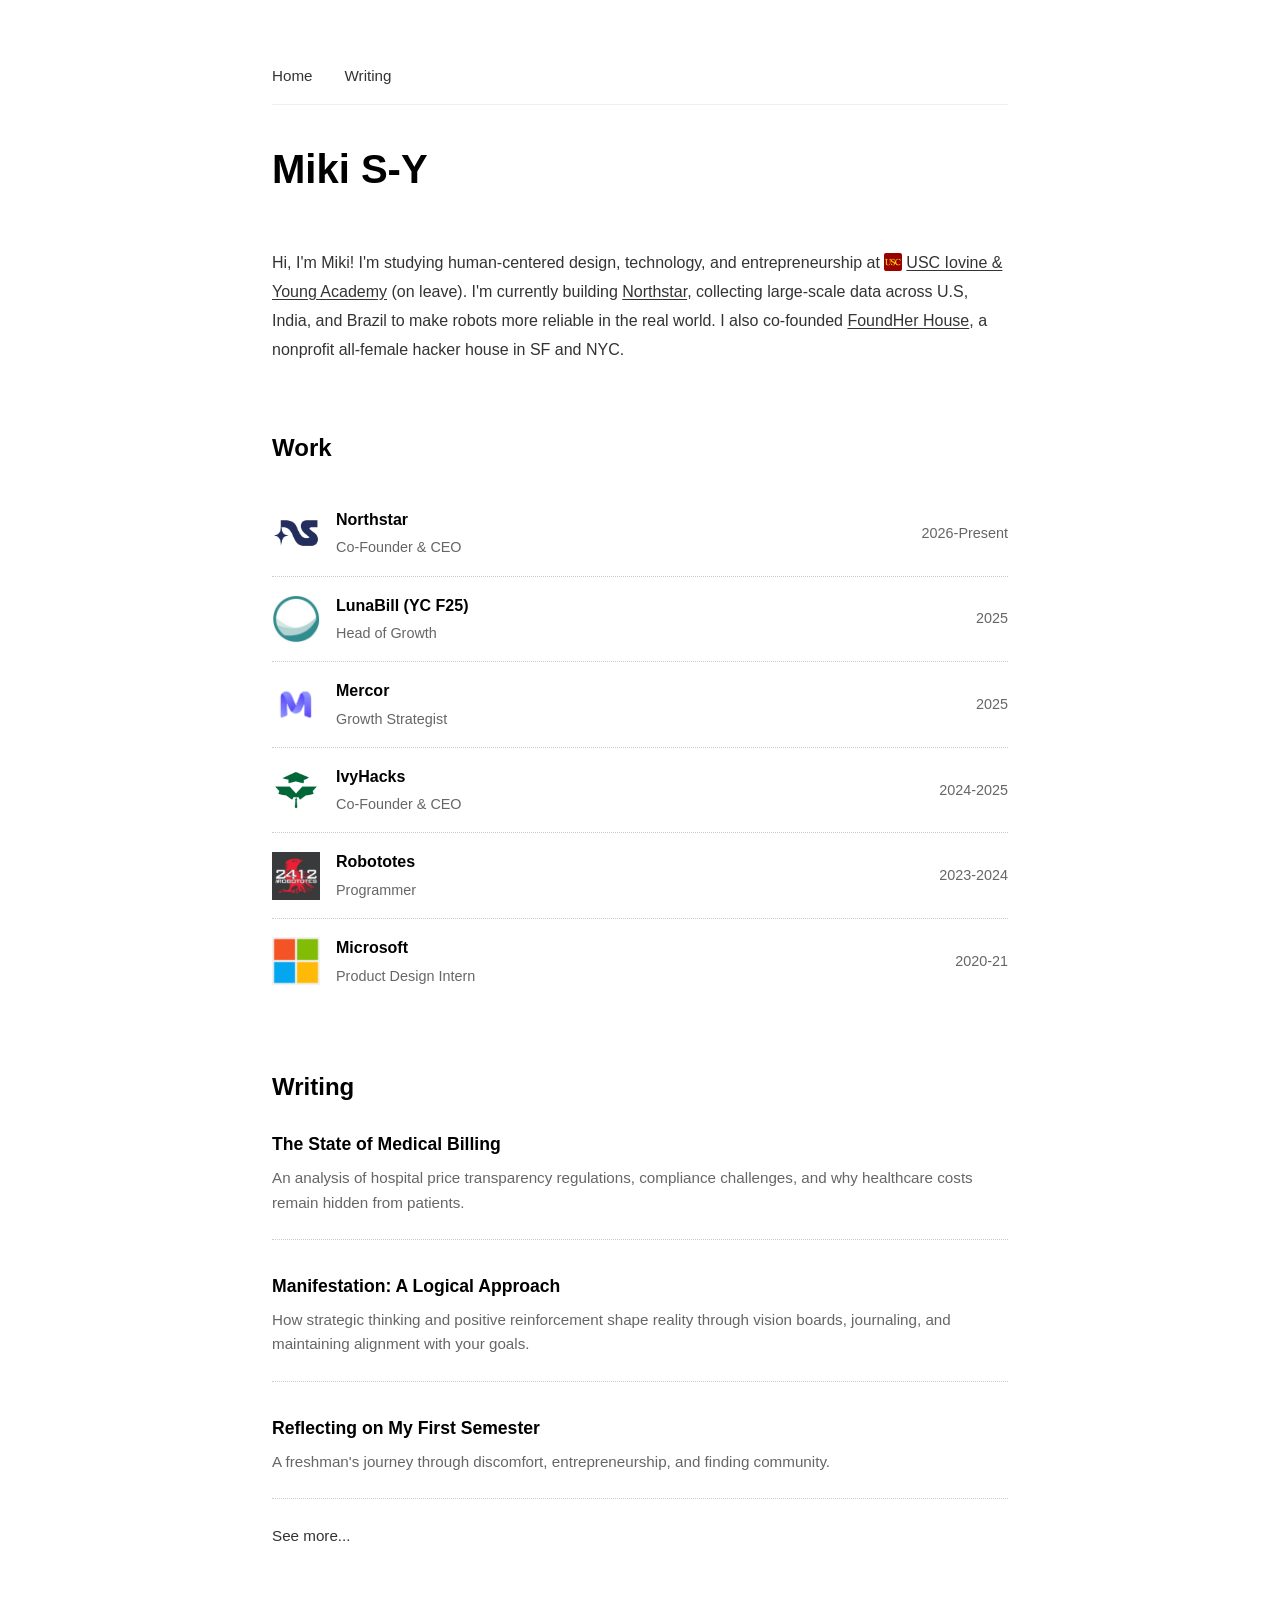
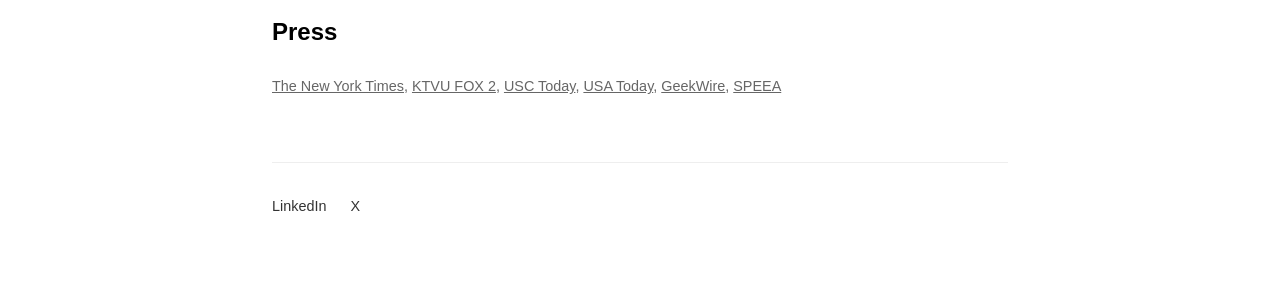
==== index.html @ 6b5e0a0d "Add SPEEA to press and remove the rich-vs-poor example from Manifestation. Co-authored-by: Cursor <c" ====
<!DOCTYPE html>
<html lang="en">
<head>
    <meta charset="UTF-8">
    <meta name="viewport" content="width=device-width, initial-scale=1.0">
    <title>Miki S-Y</title>
    <link rel="icon" href="/favicon.png" type="image/png" sizes="192x192">
    <link rel="apple-touch-icon" href="/apple-touch-icon.png">
    <link rel="icon" href="/favicon.ico" sizes="48x48">
    <link rel="stylesheet" href="styles.css?v=3">
</head>
<body>
    <div class="container">
        <nav class="main-nav">
            <a href="index.html">Home</a>
            <a href="writing.html">Writing</a>
        </nav>
        <header>
            <h1>Miki S-Y</h1>
        </header>

        <section class="bio">
            <p>Hi, I'm Miki! I'm studying human-centered design, technology, and entrepreneurship at <img src="logos/usc-iya-logo.png" alt="" class="bio-logo" width="18" height="18"><a href="https://iovine-young.usc.edu/" target="_blank" rel="noopener noreferrer">USC Iovine &amp; Young Academy</a> (on leave). I'm currently building <a href="https://www.northstarrobotics.ai/" target="_blank" rel="noopener noreferrer">Northstar</a>, collecting large-scale data across U.S, India, and Brazil to make robots more reliable in the real world. I also co-founded <a href="https://www.foundherhouse.org/" target="_blank" rel="noopener noreferrer">FoundHer House</a>, a nonprofit all-female hacker house in SF and NYC.</p>
        </section>

        <section class="work">
            <h2>Work</h2>
            <div class="work-item">
                <div class="work-logo">
                    <img src="logos/northstar-logo.png" alt="Northstar Logo" class="company-logo">
                </div>
                <div class="work-content">
                    <span class="company">Northstar</span>
                    <span class="role">Co-Founder & CEO</span>
                </div>
                <span class="year">2026-Present</span>
            </div>
            <div class="work-item">
                <div class="work-logo">
                    <img src="logos/lunabill_logo.jpeg" alt="LunaBill Logo" class="company-logo">
                </div>
                <div class="work-content">
                    <span class="company">LunaBill (YC F25)</span>
                    <span class="role">Head of Growth</span>
                </div>
                <span class="year">2025</span>
            </div>
            <div class="work-item">
                <div class="work-logo">
                    <img src="logos/mercor-logo.png" alt="Mercor Logo" class="company-logo">
                </div>
                <div class="work-content">
                    <span class="company">Mercor</span>
                    <span class="role">Growth Strategist</span>
                </div>
                <span class="year">2025</span>
            </div>
            <div class="work-item">
                <div class="work-logo">
                    <img src="logos/ivyhacks-logo.png" alt="IvyHacks Logo" class="company-logo">
                </div>
                <div class="work-content">
                    <span class="company">IvyHacks</span>
                    <span class="role">Co-Founder & CEO</span>
                </div>
                <span class="year">2024-2025</span>
            </div>
            <div class="work-item">
                <div class="work-logo">
                    <img src="logos/robototes-logo.png" alt="Robototes Logo" class="company-logo">
                </div>
                <div class="work-content">
                    <span class="company">Robototes</span>
                    <span class="role">Programmer</span>
                </div>
                <span class="year">2023-2024</span>
            </div>
            <div class="work-item">
                <div class="work-logo">
                    <img src="logos/microsoft-logo.png" alt="Microsoft Logo" class="company-logo">
                </div>
                <div class="work-content">
                    <span class="company">Microsoft</span>
                    <span class="role">Product Design Intern</span>
                </div>
                <span class="year">2020-21</span>
            </div>
        </section>

        <section class="writing">
            <h2><a href="writing.html" class="section-link">Writing</a></h2>
            <div class="writing-list">
                <div class="writing-item">
                    <h3><a href="medicalbilling.html">The State of Medical Billing</a></h3>
                    <p>An analysis of hospital price transparency regulations, compliance challenges, and why healthcare costs remain hidden from patients.</p>
                </div>
                <div class="writing-item">
                    <h3><a href="manifestation.html">Manifestation: A Logical Approach</a></h3>
                    <p>How strategic thinking and positive reinforcement shape reality through vision boards, journaling, and maintaining alignment with your goals.</p>
                </div>
                <div class="writing-item">
                    <h3><a href="semreflection.html">Reflecting on My First Semester</a></h3>
                    <p>A freshman's journey through discomfort, entrepreneurship, and finding community.</p>
                </div>
            </div>
            <div class="see-more">
                <a href="writing.html" class="see-more-link">See more...</a>
            </div>
        </section>

        <section class="press">
            <h2>Press</h2>
            <div class="press-list">
                <a href="https://www.nytimes.com/2025/08/23/business/ai-female-hackers-foundher-house.html" target="_blank" rel="noopener noreferrer">The New York Times</a>,
                <a href="https://www.ktvu.com/news/2-college-students-created-all-female-hacker-house-san-francisco-mission-take-up-more-space-start-up-world" target="_blank" rel="noopener noreferrer">KTVU FOX 2</a>,
                <a href="https://today.usc.edu/in-the-ai-boom-a-room-of-their-own/" target="_blank" rel="noopener noreferrer">USC Today</a>,
                <a href="https://www.usatoday.com/story/money/2025/08/20/silicon-valley-tech-women-hacker-houses/85521246007/" target="_blank" rel="noopener noreferrer">USA Today</a>,
                <a href="https://www.geekwire.com/2025/san-francisco-had-an-all-female-ai-hacker-house-is-seattle-ready-for-its-own/" target="_blank" rel="noopener noreferrer">GeekWire</a>,
                <a href="https://www.spotlite-digital.com/spotlite/may_2023/MobilePagedReplica.action?pm=2&amp;folio=1#pg1" target="_blank" rel="noopener noreferrer">SPEEA</a>
            </div>
        </section>

        <footer>
            <a href="https://www.linkedin.com/in/mikisafronov/" target="_blank" rel="noopener noreferrer">LinkedIn</a>
            <a href="https://x.com/mikisafr" target="_blank" rel="noopener noreferrer">X</a>
        </footer>
    </div>
</body>
</html>
---- styles.css ----
* {
    margin: 0;
    padding: 0;
    box-sizing: border-box;
}

body {
    font-family: -apple-system, BlinkMacSystemFont, 'Segoe UI', Roboto, 'Helvetica Neue', Arial, sans-serif;
    line-height: 1.6;
    color: #333;
    background-color: #fff;
    padding: 2rem;
    max-width: 800px;
    margin: 0 auto;
}

.container {
    padding: 2rem 0;
}

.main-nav {
    display: flex;
    gap: 2rem;
    margin-bottom: 2rem;
    padding-bottom: 1rem;
    border-bottom: 1px solid #eee;
}

.main-nav a {
    color: #333;
    text-decoration: none;
    font-size: 0.95rem;
    font-weight: 500;
}

.main-nav a:hover {
    color: #000;
    text-decoration: underline;
}

.main-nav a.active {
    color: #000;
    font-weight: 600;
}

.subtitle {
    font-size: 1rem;
    color: #666;
    margin-top: -2rem;
    margin-bottom: 2rem;
}

header h1 {
    font-size: 2.5rem;
    font-weight: 700;
    margin-bottom: 3rem;
    color: #000;
}

section {
    margin-bottom: 4rem;
}

.bio p {
    font-size: 1rem;
    line-height: 1.8;
    color: #333;
    margin-bottom: 1rem;
}

.bio a {
    color: inherit;
    text-decoration: underline;
    text-underline-offset: 2px;
}

.bio a:hover {
    color: #000;
}

.bio img.bio-logo {
    display: inline-block;
    width: 18px;
    height: 18px;
    margin-right: 0.25em;
    vertical-align: -0.15em;
    object-fit: cover;
    border-radius: 2px;
}

a.company {
    text-decoration: none;
    color: inherit;
}

a.company:hover {
    text-decoration: underline;
}

h2 {
    font-size: 1.5rem;
    font-weight: 600;
    margin-bottom: 1.5rem;
    color: #000;
}

.work-item {
    display: flex;
    justify-content: space-between;
    align-items: center;
    padding: 1rem 0;
    border-top: 1px dotted #ccc;
    gap: 1rem;
}

.work-item:first-of-type {
    border-top: none;
}

.work-logo {
    flex-shrink: 0;
    width: 48px;
    height: 48px;
    display: flex;
    align-items: center;
    justify-content: center;
}

.work-logo a {
    display: flex;
    align-items: center;
    justify-content: center;
}

.company-logo {
    max-width: 48px;
    max-height: 48px;
    width: auto;
    height: auto;
    object-fit: contain;
}

.work-content {
    display: flex;
    flex-direction: column;
    gap: 0.25rem;
    flex: 1;
}

.company {
    font-weight: 600;
    font-size: 1rem;
    color: #000;
}

.role {
    font-size: 0.9rem;
    color: #666;
}

.year {
    font-size: 0.9rem;
    color: #666;
    white-space: nowrap;
}

.section-link {
    text-decoration: none;
    color: inherit;
}

.section-link:hover {
    text-decoration: underline;
}

.writing-list {
    display: flex;
    flex-direction: column;
    gap: 2rem;
}

.writing-item {
    padding-bottom: 1.5rem;
    border-bottom: 1px dotted #ccc;
}

.writing-item h3 {
    font-size: 1.1rem;
    font-weight: 600;
    margin-bottom: 0.5rem;
}

.writing-item h3 a {
    color: #000;
    text-decoration: none;
}

.writing-item h3 a:hover {
    text-decoration: underline;
}

.writing-item p {
    font-size: 0.95rem;
    color: #666;
    line-height: 1.6;
}

.see-more {
    margin-top: -1px;
    padding-top: 1.5rem;
    border-top: 1px dotted #ccc;
}

.see-more-link {
    color: #333;
    text-decoration: none;
    font-size: 0.95rem;
    font-weight: 500;
}

.see-more-link:hover {
    color: #000;
    text-decoration: underline;
}

.writing-feed {
    display: flex;
    flex-direction: column;
    gap: 3rem;
}

.feed-item {
    padding-bottom: 2rem;
    border-bottom: 1px dotted #ccc;
}

.feed-item:last-child {
    border-bottom: none;
}

.feed-link {
    text-decoration: none;
    color: inherit;
    display: block;
}

.feed-content h2 {
    font-size: 1.5rem;
    font-weight: 600;
    margin-bottom: 0.75rem;
    color: #000;
}

.feed-link:hover .feed-content h2 {
    text-decoration: underline;
}

.feed-meta {
    font-size: 0.9rem;
    color: #666;
    margin-bottom: 0.75rem;
    display: flex;
    align-items: center;
    gap: 0.5rem;
}

.meta-divider {
    color: #999;
}

.feed-content p {
    font-size: 1rem;
    color: #666;
    line-height: 1.6;
}

.press-list {
    font-size: 0.9rem;
    color: #666;
    line-height: 1.6;
}

.press-list a {
    color: #666;
    text-decoration: underline;
    font-size: 0.9rem;
    font-weight: 400;
}

.press-list a:hover {
    color: #000;
}

footer {
    margin-top: 4rem;
    padding-top: 2rem;
    border-top: 1px solid #eee;
    display: flex;
    gap: 1.5rem;
}

footer a {
    color: #333;
    text-decoration: none;
    font-size: 0.9rem;
}

footer a:hover {
    text-decoration: underline;
}

@media (max-width: 600px) {
    body {
        padding: 1rem;
    }
    
    header h1 {
        font-size: 2rem;
    }
    
    .main-nav {
        gap: 1.5rem;
    }
    
    .work-item {
        flex-direction: row;
        flex-wrap: wrap;
        gap: 0.75rem;
    }
    
    .work-logo {
        width: 40px;
        height: 40px;
    }
    
    .company-logo {
        max-width: 40px;
        max-height: 40px;
    }
    
    .year {
        align-self: flex-start;
        width: 100%;
    }
    
    .feed-content h2 {
        font-size: 1.25rem;
    }
}

/* Article Page Styles */
.blog-container {
    padding: 2rem 0;
}

.back-link {
    display: inline-block;
    color: #333;
    text-decoration: none;
    font-size: 0.95rem;
    margin-bottom: 2rem;
    font-weight: 500;
}

.back-link:hover {
    color: #000;
    text-decoration: underline;
}

.blog-post {
    max-width: 800px;
    margin: 0 auto;
}

.blog-header h1 {
    font-size: 2.5rem;
    font-weight: 700;
    margin-bottom: 0.5rem;
    color: #000;
    line-height: 1.2;
}

.blog-header h2 {
    font-size: 1.25rem;
    font-weight: 400;
    color: #666;
    margin-bottom: 1.5rem;
    line-height: 1.4;
}

.blog-meta {
    margin-bottom: 3rem;
    padding-bottom: 1.5rem;
    border-bottom: 1px dotted #ccc;
}

.author-info {
    display: flex;
    align-items: center;
    gap: 0.5rem;
    font-size: 0.9rem;
    color: #666;
}

.author-info .meta-divider {
    color: #999;
}

.blog-content {
    line-height: 1.8;
    color: #333;
}

.blog-content p {
    margin-bottom: 1.5rem;
    font-size: 1rem;
}

.blog-content h2,
.blog-content h3,
.blog-content h4 {
    font-weight: 600;
    color: #000;
    margin-top: 2rem;
    margin-bottom: 1rem;
}

.blog-content h2 {
    font-size: 1.5rem;
}

.blog-content h3 {
    font-size: 1.25rem;
}

.blog-content ul,
.blog-content ol {
    margin-bottom: 1.5rem;
    padding-left: 2rem;
}

.blog-content li {
    margin-bottom: 0.75rem;
    font-size: 1rem;
    line-height: 1.8;
}

.blog-content ul ul,
.blog-content ol ul {
    margin-top: 0.5rem;
    margin-bottom: 0.5rem;
}

.blog-content a {
    color: #000;
    text-decoration: underline;
}

.blog-content a:hover {
    color: #333;
}

.blog-content strong {
    font-weight: 600;
    color: #000;
}

.blog-content em {
    font-style: italic;
}

.blog-image {
    margin: 2rem 0;
}

.blog-image img {
    max-width: 100%;
    height: auto;
    display: block;
    margin: 0 auto;
}

.image-caption {
    font-size: 0.9rem;
    color: #666;
    text-align: center;
    margin-top: 0.5rem;
    font-style: italic;
}

footer p {
    margin: 0;
    color: #666;
    font-size: 0.9rem;
}

@media (max-width: 600px) {
    .blog-header h1 {
        font-size: 2rem;
    }
    
    .blog-header h2 {
        font-size: 1.1rem;
    }
    
    .author-info {
        flex-wrap: wrap;
    }
}
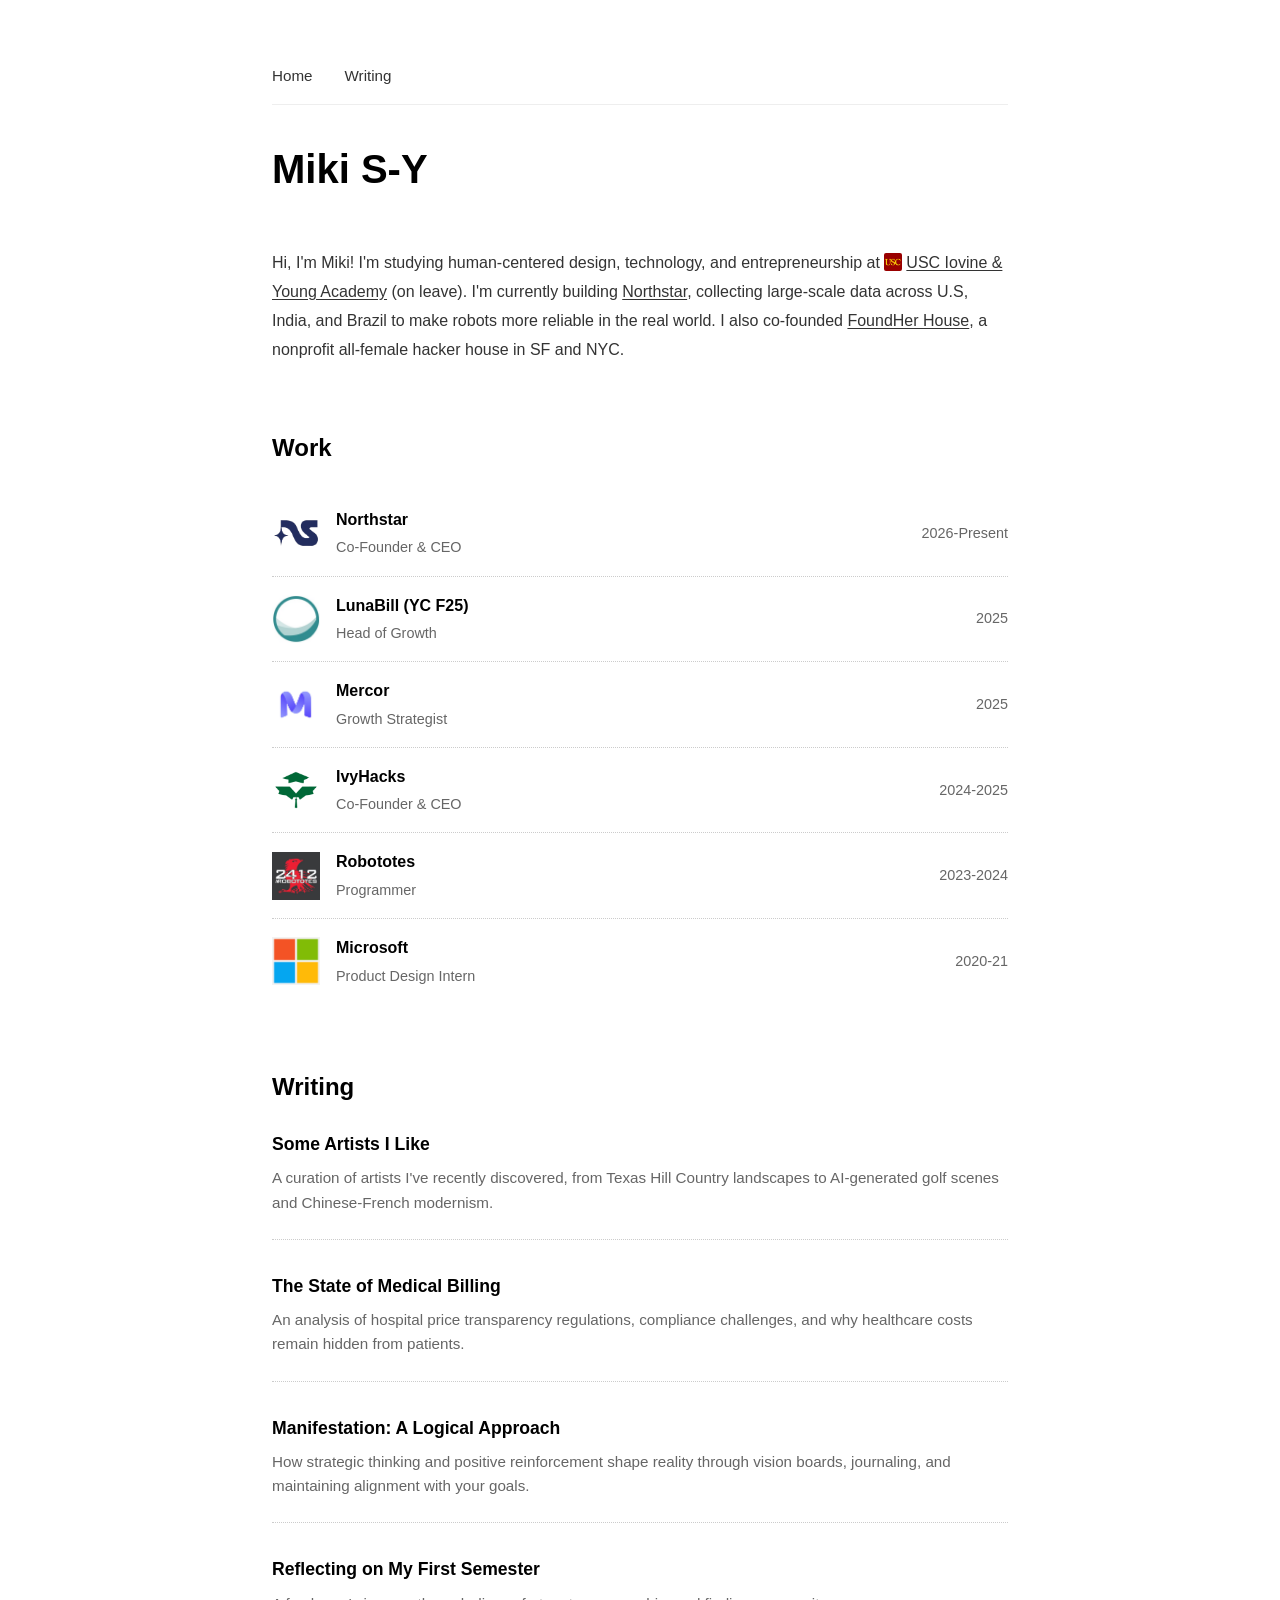
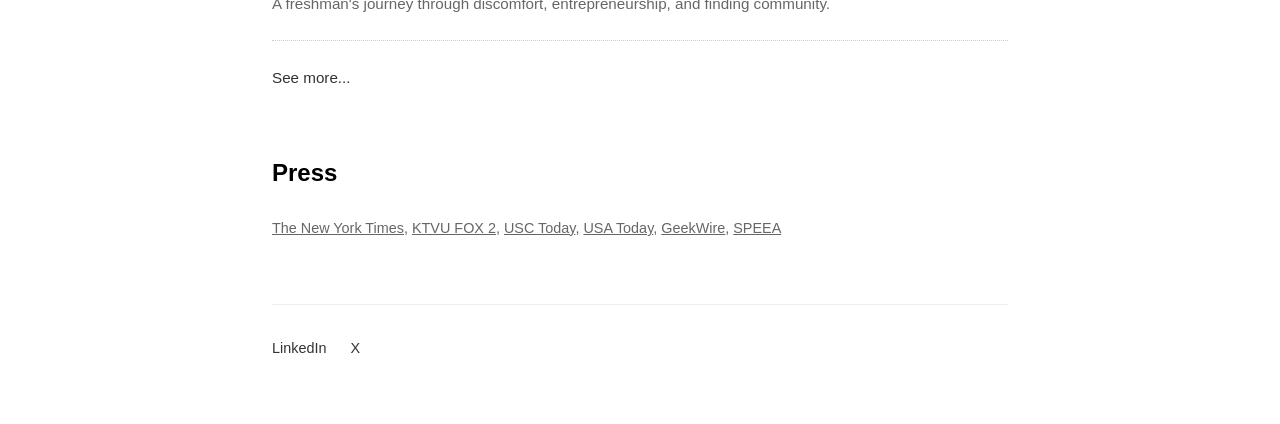
==== commit aed7f923: "Add Some Artists I Like writing post with image carousels. Curates five artists including Danny Gret" ====
--- a/index.html
+++ b/index.html
@@ -91,6 +91,10 @@
             <h2><a href="writing.html" class="section-link">Writing</a></h2>
             <div class="writing-list">
                 <div class="writing-item">
+                    <h3><a href="artists.html">Some Artists I Like</a></h3>
+                    <p>A curation of artists I've recently discovered, from Texas Hill Country landscapes to AI-generated golf scenes and Chinese-French modernism.</p>
+                </div>
+                <div class="writing-item">
                     <h3><a href="medicalbilling.html">The State of Medical Billing</a></h3>
                     <p>An analysis of hospital price transparency regulations, compliance challenges, and why healthcare costs remain hidden from patients.</p>
                 </div>
--- a/styles.css
+++ b/styles.css
@@ -480,6 +480,98 @@
     margin: 0 auto;
 }
 
+.blog-content blockquote {
+    margin: 1.5rem 0;
+    padding-left: 1.25rem;
+    border-left: 2px solid #ddd;
+    color: #555;
+}
+
+.blog-content blockquote p {
+    margin-bottom: 0.5rem;
+}
+
+.blog-content blockquote footer {
+    font-size: 0.95rem;
+    color: #666;
+}
+
+.blog-content h2 a,
+.blog-content h3 a {
+    color: inherit;
+    text-decoration: none;
+}
+
+.blog-content h2 a:hover,
+.blog-content h3 a:hover {
+    text-decoration: underline;
+}
+
+.art-carousel {
+    margin: 2rem 0;
+}
+
+.art-carousel-track {
+    display: flex;
+    gap: 1rem;
+    overflow-x: auto;
+    scroll-snap-type: x mandatory;
+    scroll-behavior: smooth;
+    -webkit-overflow-scrolling: touch;
+    scrollbar-width: none;
+}
+
+.art-carousel-track::-webkit-scrollbar {
+    display: none;
+}
+
+.art-carousel-slide {
+    flex: 0 0 100%;
+    scroll-snap-align: center;
+    margin: 0;
+}
+
+.art-carousel-slide img {
+    width: 100%;
+    height: auto;
+    display: block;
+    max-height: 70vh;
+    object-fit: contain;
+    margin: 0 auto;
+}
+
+.art-carousel-controls {
+    display: flex;
+    align-items: center;
+    justify-content: center;
+    gap: 1rem;
+    margin-top: 0.75rem;
+}
+
+.art-carousel-btn {
+    border: 1px solid #ccc;
+    background: #fff;
+    color: #333;
+    width: 2.25rem;
+    height: 2.25rem;
+    border-radius: 999px;
+    cursor: pointer;
+    font-size: 1rem;
+    line-height: 1;
+}
+
+.art-carousel-btn:hover {
+    border-color: #999;
+    color: #000;
+}
+
+.art-carousel-count {
+    font-size: 0.9rem;
+    color: #666;
+    min-width: 3rem;
+    text-align: center;
+}
+
 .image-caption {
     font-size: 0.9rem;
     color: #666;
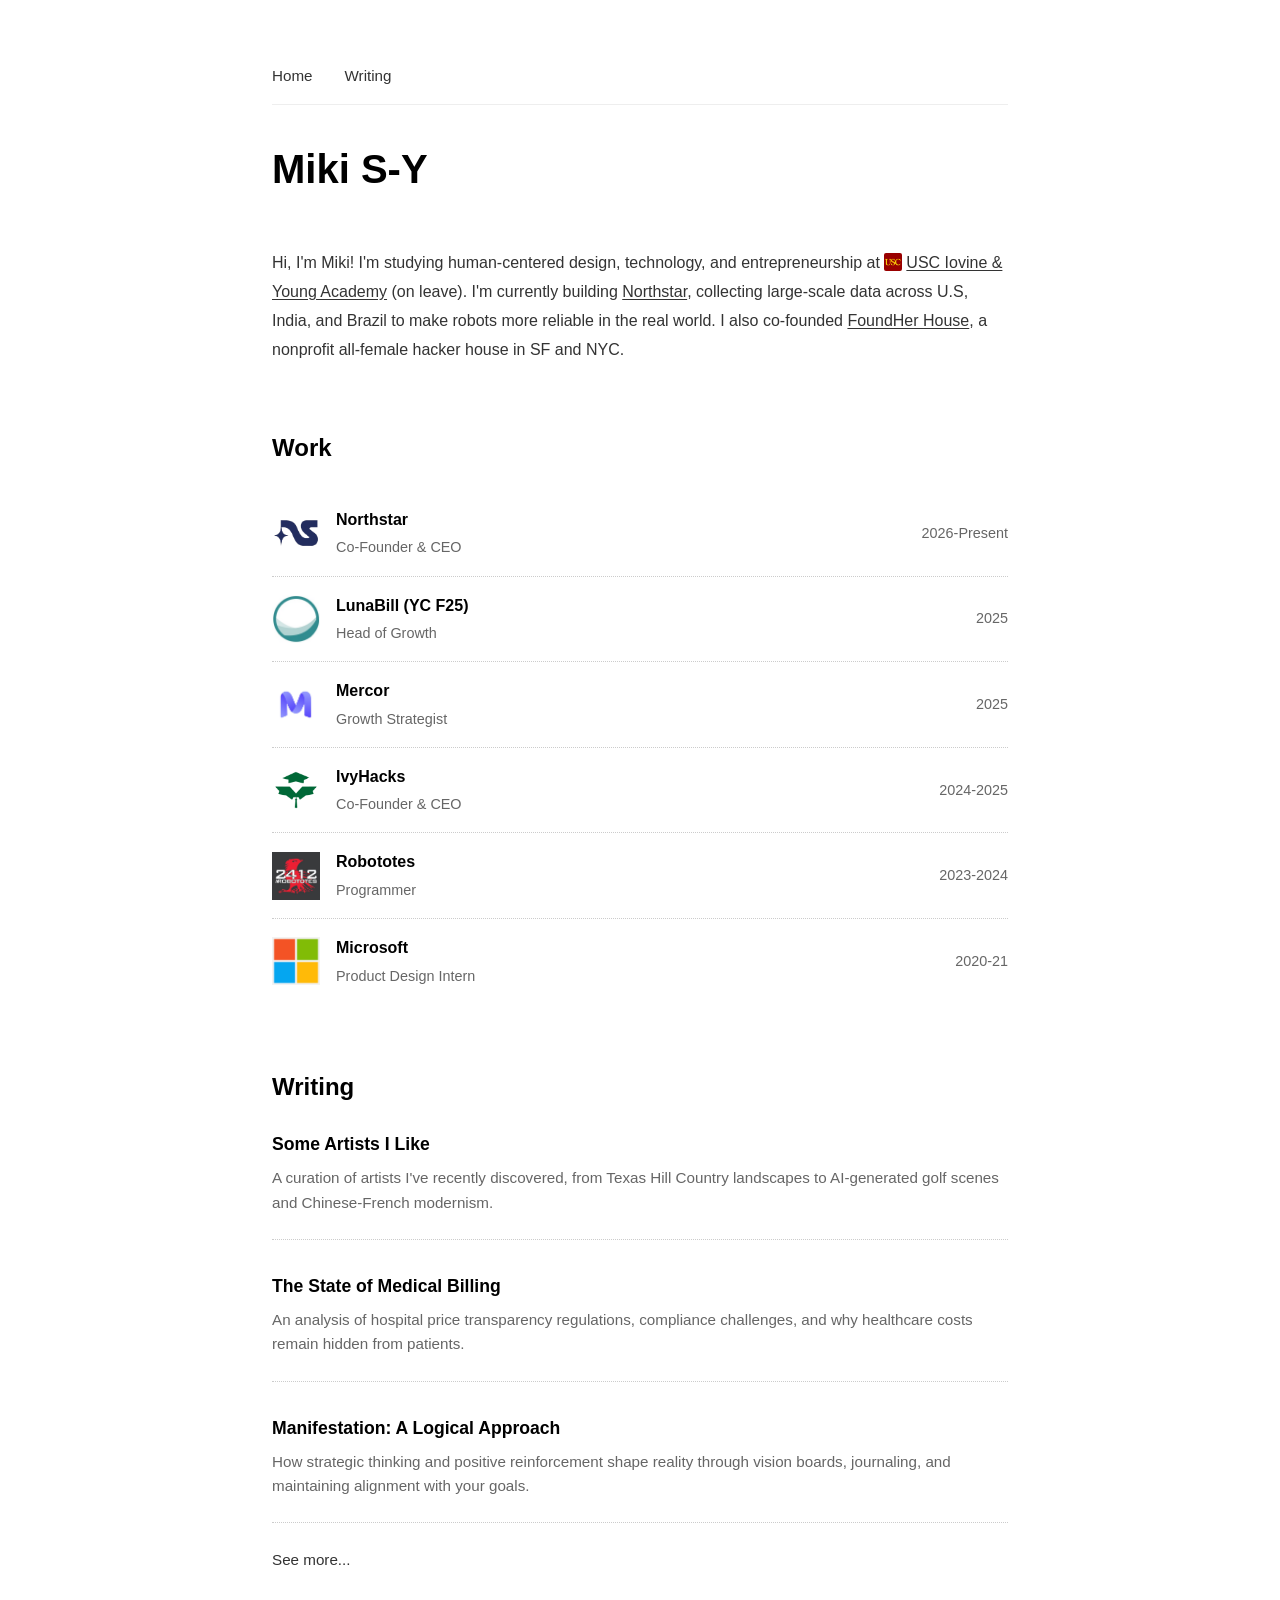
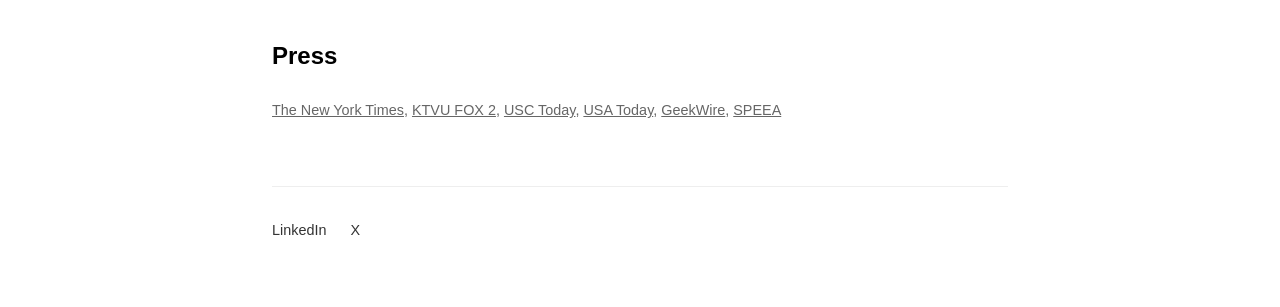
==== commit 9a5c1151: "Show only the three latest posts on the homepage Writing section. Co-authored-by: Cursor <cursoragen" ====
--- a/index.html
+++ b/index.html
@@ -102,10 +102,6 @@
                     <h3><a href="manifestation.html">Manifestation: A Logical Approach</a></h3>
                     <p>How strategic thinking and positive reinforcement shape reality through vision boards, journaling, and maintaining alignment with your goals.</p>
                 </div>
-                <div class="writing-item">
-                    <h3><a href="semreflection.html">Reflecting on My First Semester</a></h3>
-                    <p>A freshman's journey through discomfort, entrepreneurship, and finding community.</p>
-                </div>
             </div>
             <div class="see-more">
                 <a href="writing.html" class="see-more-link">See more...</a>
--- a/styles.css
+++ b/styles.css
@@ -576,8 +576,15 @@
     font-size: 0.9rem;
     color: #666;
     text-align: center;
+    margin: 0.5rem 0 0;
+    font-style: italic;
+    line-height: 1.4;
+}
+
+.blog-image .image-caption {
+    display: block;
     margin-top: 0.5rem;
-    font-style: italic;
+    margin-bottom: 0;
 }
 
 footer p {
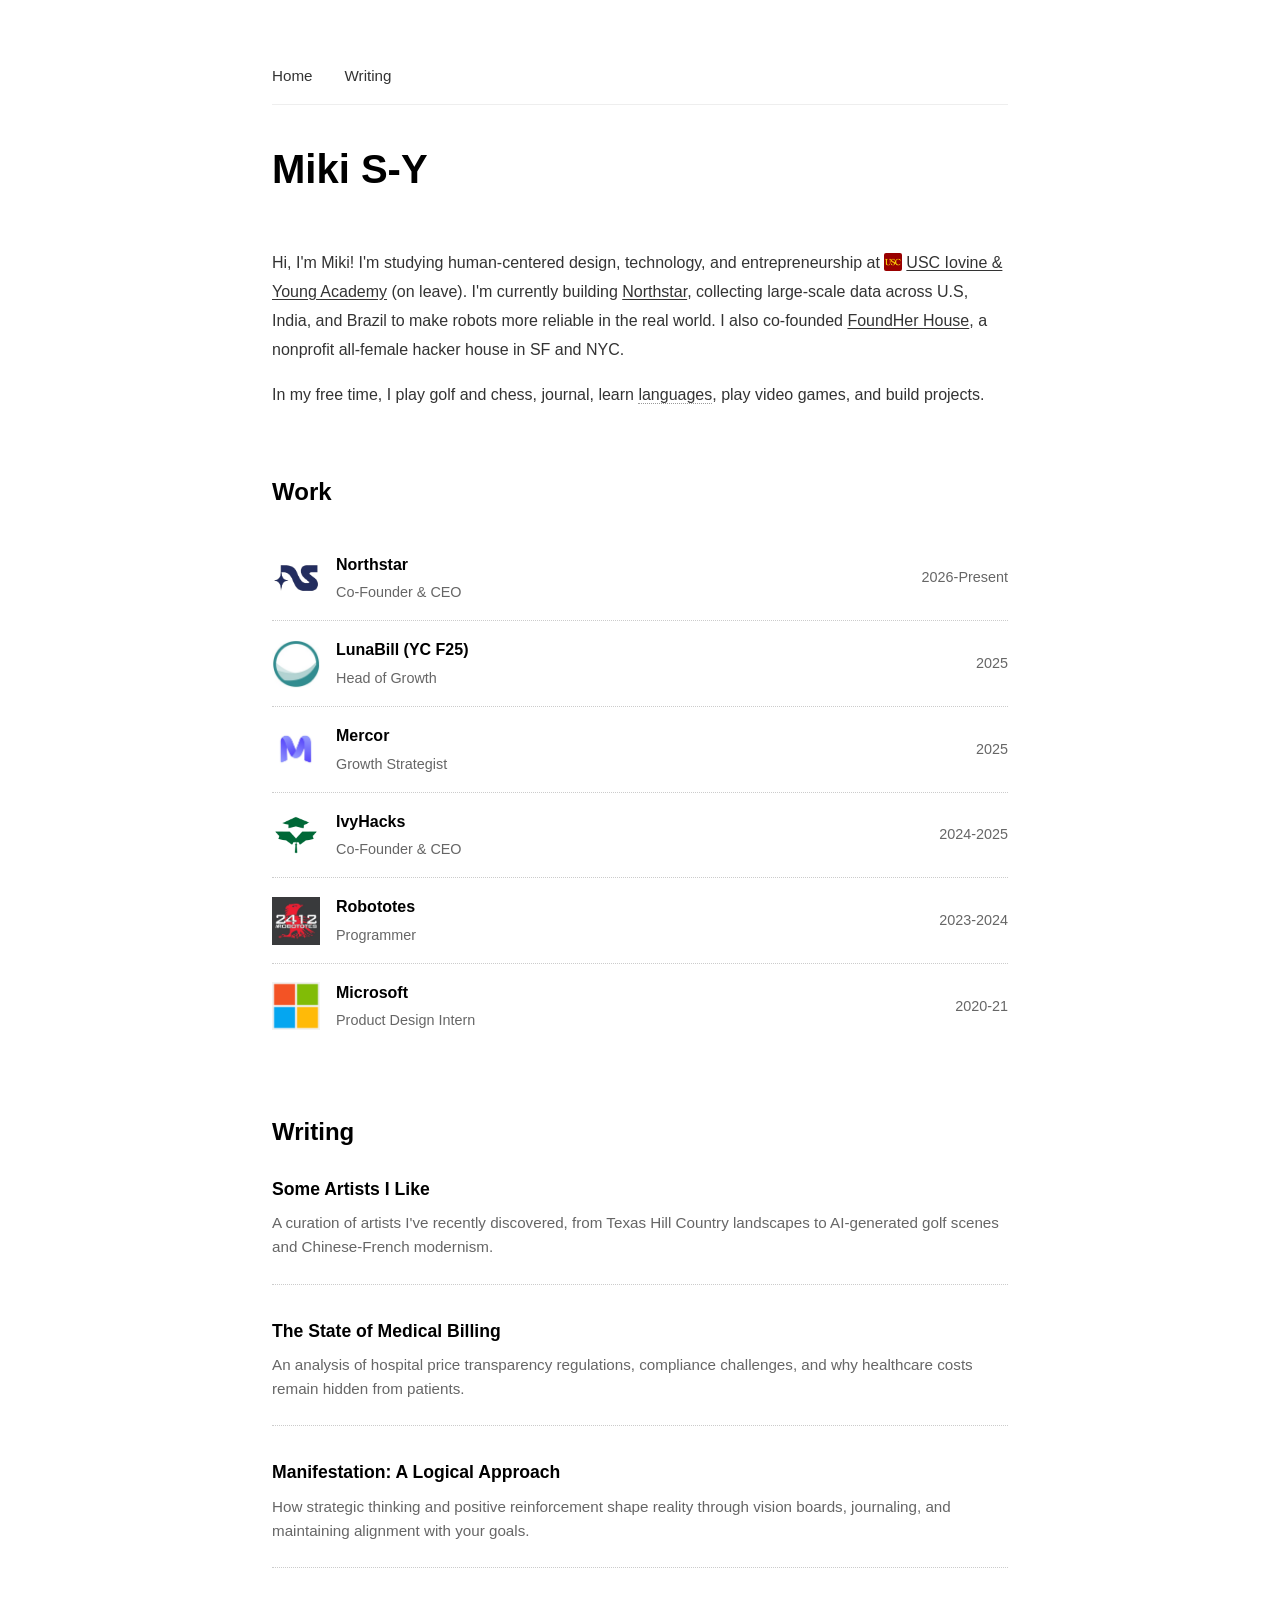
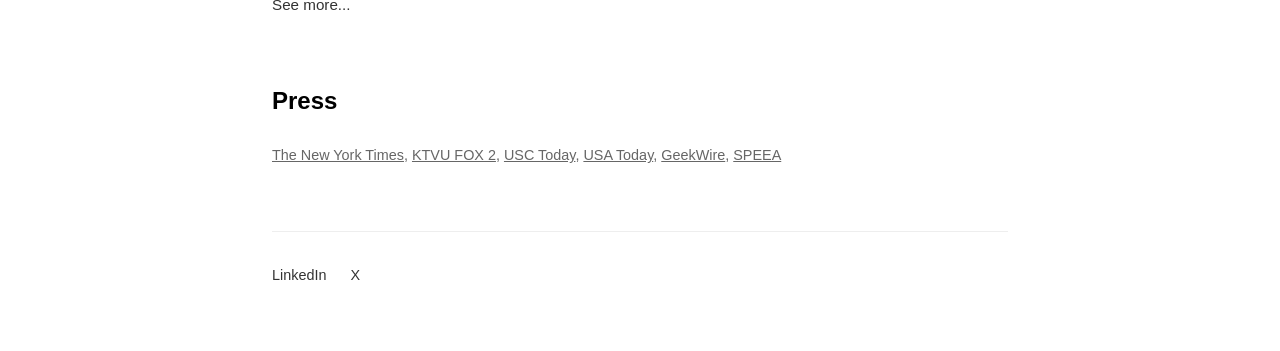
==== commit 7aa56057: "Add a free-time line to the bio with a languages hover. Co-authored-by: Cursor <cursoragent@cursor.c" ====
--- a/index.html
+++ b/index.html
@@ -7,7 +7,7 @@
     <link rel="icon" href="/favicon.png" type="image/png" sizes="192x192">
     <link rel="apple-touch-icon" href="/apple-touch-icon.png">
     <link rel="icon" href="/favicon.ico" sizes="48x48">
-    <link rel="stylesheet" href="styles.css?v=3">
+    <link rel="stylesheet" href="styles.css?v=6">
 </head>
 <body>
     <div class="container">
@@ -21,6 +21,7 @@
 
         <section class="bio">
             <p>Hi, I'm Miki! I'm studying human-centered design, technology, and entrepreneurship at <img src="logos/usc-iya-logo.png" alt="" class="bio-logo" width="18" height="18"><a href="https://iovine-young.usc.edu/" target="_blank" rel="noopener noreferrer">USC Iovine &amp; Young Academy</a> (on leave). I'm currently building <a href="https://www.northstarrobotics.ai/" target="_blank" rel="noopener noreferrer">Northstar</a>, collecting large-scale data across U.S, India, and Brazil to make robots more reliable in the real world. I also co-founded <a href="https://www.foundherhouse.org/" target="_blank" rel="noopener noreferrer">FoundHer House</a>, a nonprofit all-female hacker house in SF and NYC.</p>
+            <p>In my free time, I play golf and chess, journal, learn <span class="lang-hint" tabindex="0"><span class="lang-word">languages</span><span class="lang-list"> (Japanese, Russian, Spanish, and Portuguese)</span></span>, play video games, and build projects.</p>
         </section>
 
         <section class="work">
--- a/styles.css
+++ b/styles.css
@@ -76,6 +76,24 @@
 
 .bio a:hover {
     color: #000;
+}
+
+.lang-hint {
+    cursor: help;
+}
+
+.lang-word {
+    border-bottom: 1px dotted #999;
+}
+
+.lang-list {
+    display: none;
+}
+
+.lang-hint:hover .lang-list,
+.lang-hint:focus .lang-list,
+.lang-hint:focus-within .lang-list {
+    display: inline;
 }
 
 .bio img.bio-logo {
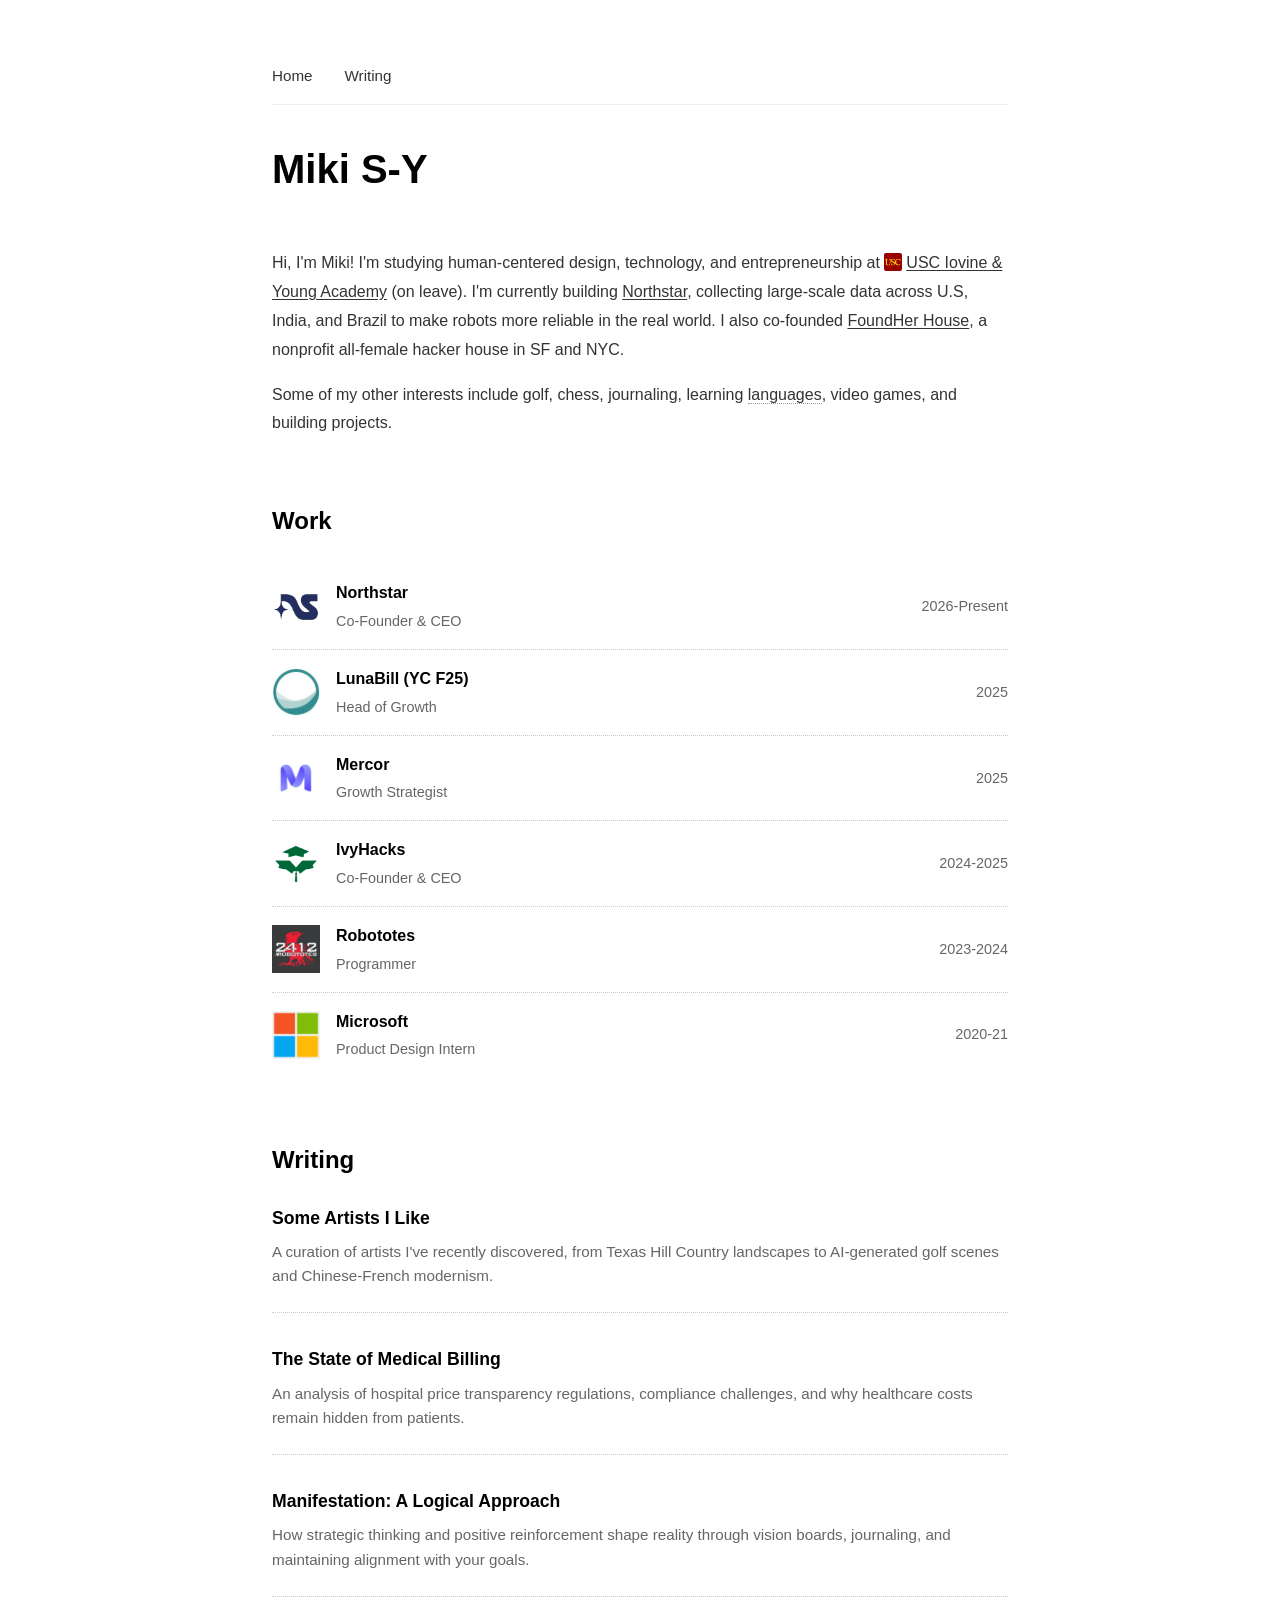
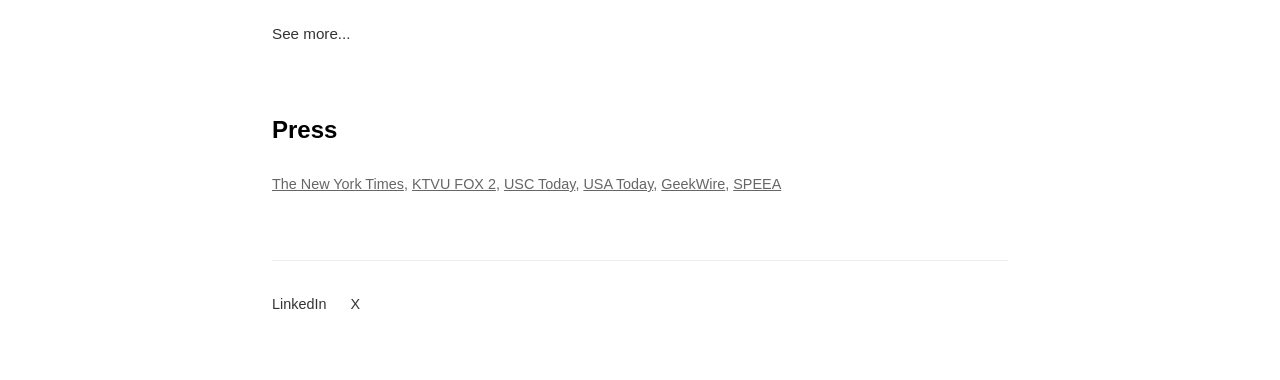
==== commit 454cd26b: "Reframe the bio interests line as a list of other interests. Co-authored-by: Cursor <cursoragent@cur" ====
--- a/index.html
+++ b/index.html
@@ -21,7 +21,7 @@
 
         <section class="bio">
             <p>Hi, I'm Miki! I'm studying human-centered design, technology, and entrepreneurship at <img src="logos/usc-iya-logo.png" alt="" class="bio-logo" width="18" height="18"><a href="https://iovine-young.usc.edu/" target="_blank" rel="noopener noreferrer">USC Iovine &amp; Young Academy</a> (on leave). I'm currently building <a href="https://www.northstarrobotics.ai/" target="_blank" rel="noopener noreferrer">Northstar</a>, collecting large-scale data across U.S, India, and Brazil to make robots more reliable in the real world. I also co-founded <a href="https://www.foundherhouse.org/" target="_blank" rel="noopener noreferrer">FoundHer House</a>, a nonprofit all-female hacker house in SF and NYC.</p>
-            <p>In my free time, I play golf and chess, journal, learn <span class="lang-hint" tabindex="0"><span class="lang-word">languages</span><span class="lang-list"> (Japanese, Russian, Spanish, and Portuguese)</span></span>, play video games, and build projects.</p>
+            <p>Some of my other interests include golf, chess, journaling, learning <span class="lang-hint" tabindex="0"><span class="lang-word">languages</span><span class="lang-list"> (Japanese, Russian, Spanish, and Portuguese)</span></span>, video games, and building projects.</p>
         </section>
 
         <section class="work">
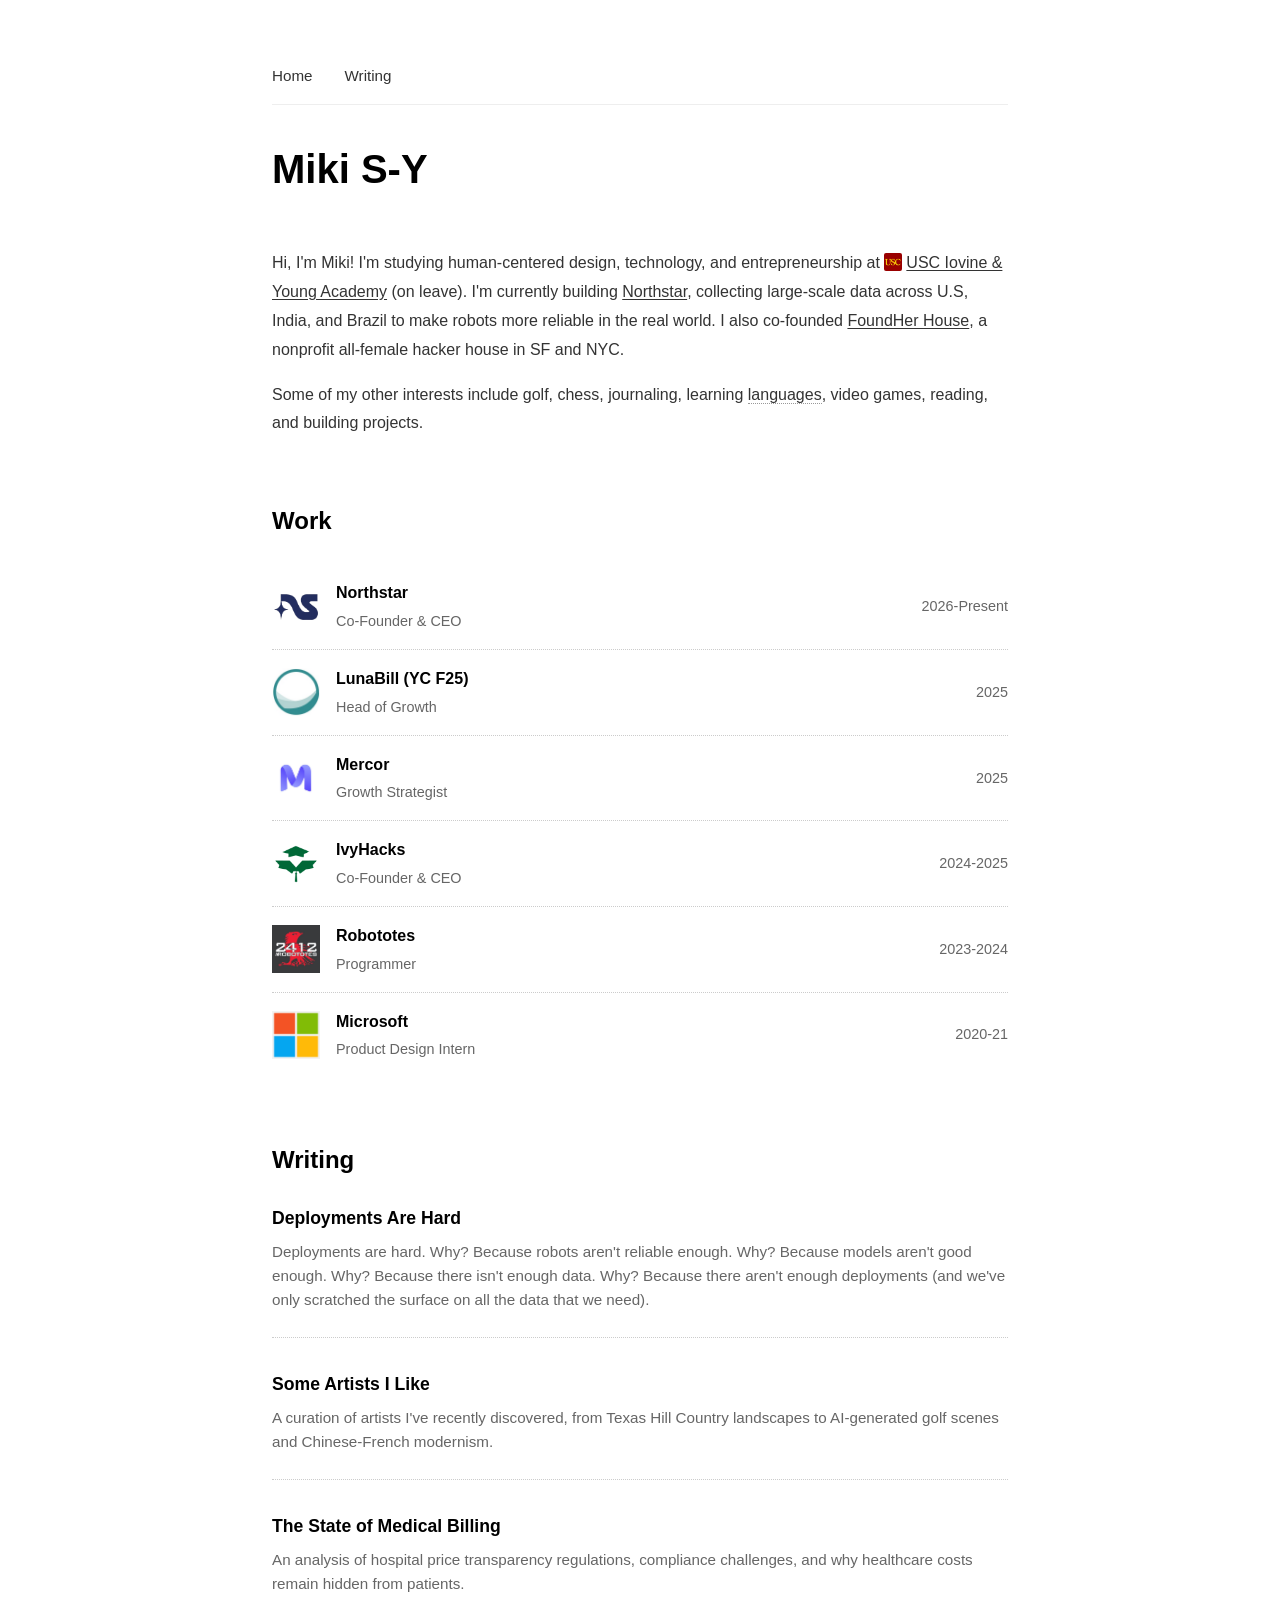
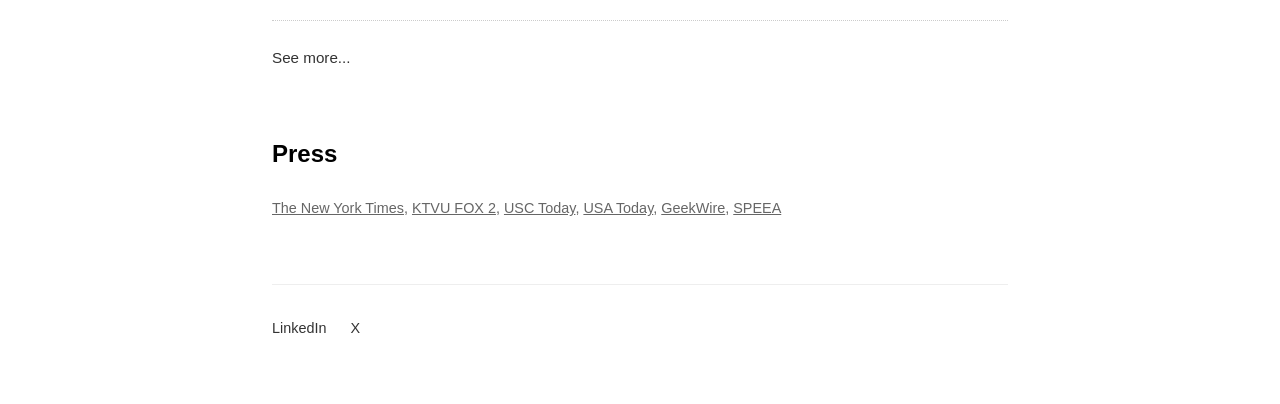
==== commit 03893d68: "Add the Deployments Are Hard post and list reading as an interest. Co-authored-by: Cursor <cursorage" ====
--- a/index.html
+++ b/index.html
@@ -21,7 +21,7 @@
 
         <section class="bio">
             <p>Hi, I'm Miki! I'm studying human-centered design, technology, and entrepreneurship at <img src="logos/usc-iya-logo.png" alt="" class="bio-logo" width="18" height="18"><a href="https://iovine-young.usc.edu/" target="_blank" rel="noopener noreferrer">USC Iovine &amp; Young Academy</a> (on leave). I'm currently building <a href="https://www.northstarrobotics.ai/" target="_blank" rel="noopener noreferrer">Northstar</a>, collecting large-scale data across U.S, India, and Brazil to make robots more reliable in the real world. I also co-founded <a href="https://www.foundherhouse.org/" target="_blank" rel="noopener noreferrer">FoundHer House</a>, a nonprofit all-female hacker house in SF and NYC.</p>
-            <p>Some of my other interests include golf, chess, journaling, learning <span class="lang-hint" tabindex="0"><span class="lang-word">languages</span><span class="lang-list"> (Japanese, Russian, Spanish, and Portuguese)</span></span>, video games, and building projects.</p>
+            <p>Some of my other interests include golf, chess, journaling, learning <span class="lang-hint" tabindex="0"><span class="lang-word">languages</span><span class="lang-list"> (Japanese, Russian, Spanish, and Portuguese)</span></span>, video games, reading, and building projects.</p>
         </section>
 
         <section class="work">
@@ -92,16 +92,16 @@
             <h2><a href="writing.html" class="section-link">Writing</a></h2>
             <div class="writing-list">
                 <div class="writing-item">
+                    <h3><a href="deployments.html">Deployments Are Hard</a></h3>
+                    <p>Deployments are hard. Why? Because robots aren't reliable enough. Why? Because models aren't good enough. Why? Because there isn't enough data. Why? Because there aren't enough deployments (and we've only scratched the surface on all the data that we need).</p>
+                </div>
+                <div class="writing-item">
                     <h3><a href="artists.html">Some Artists I Like</a></h3>
                     <p>A curation of artists I've recently discovered, from Texas Hill Country landscapes to AI-generated golf scenes and Chinese-French modernism.</p>
                 </div>
                 <div class="writing-item">
                     <h3><a href="medicalbilling.html">The State of Medical Billing</a></h3>
                     <p>An analysis of hospital price transparency regulations, compliance challenges, and why healthcare costs remain hidden from patients.</p>
-                </div>
-                <div class="writing-item">
-                    <h3><a href="manifestation.html">Manifestation: A Logical Approach</a></h3>
-                    <p>How strategic thinking and positive reinforcement shape reality through vision boards, journaling, and maintaining alignment with your goals.</p>
                 </div>
             </div>
             <div class="see-more">
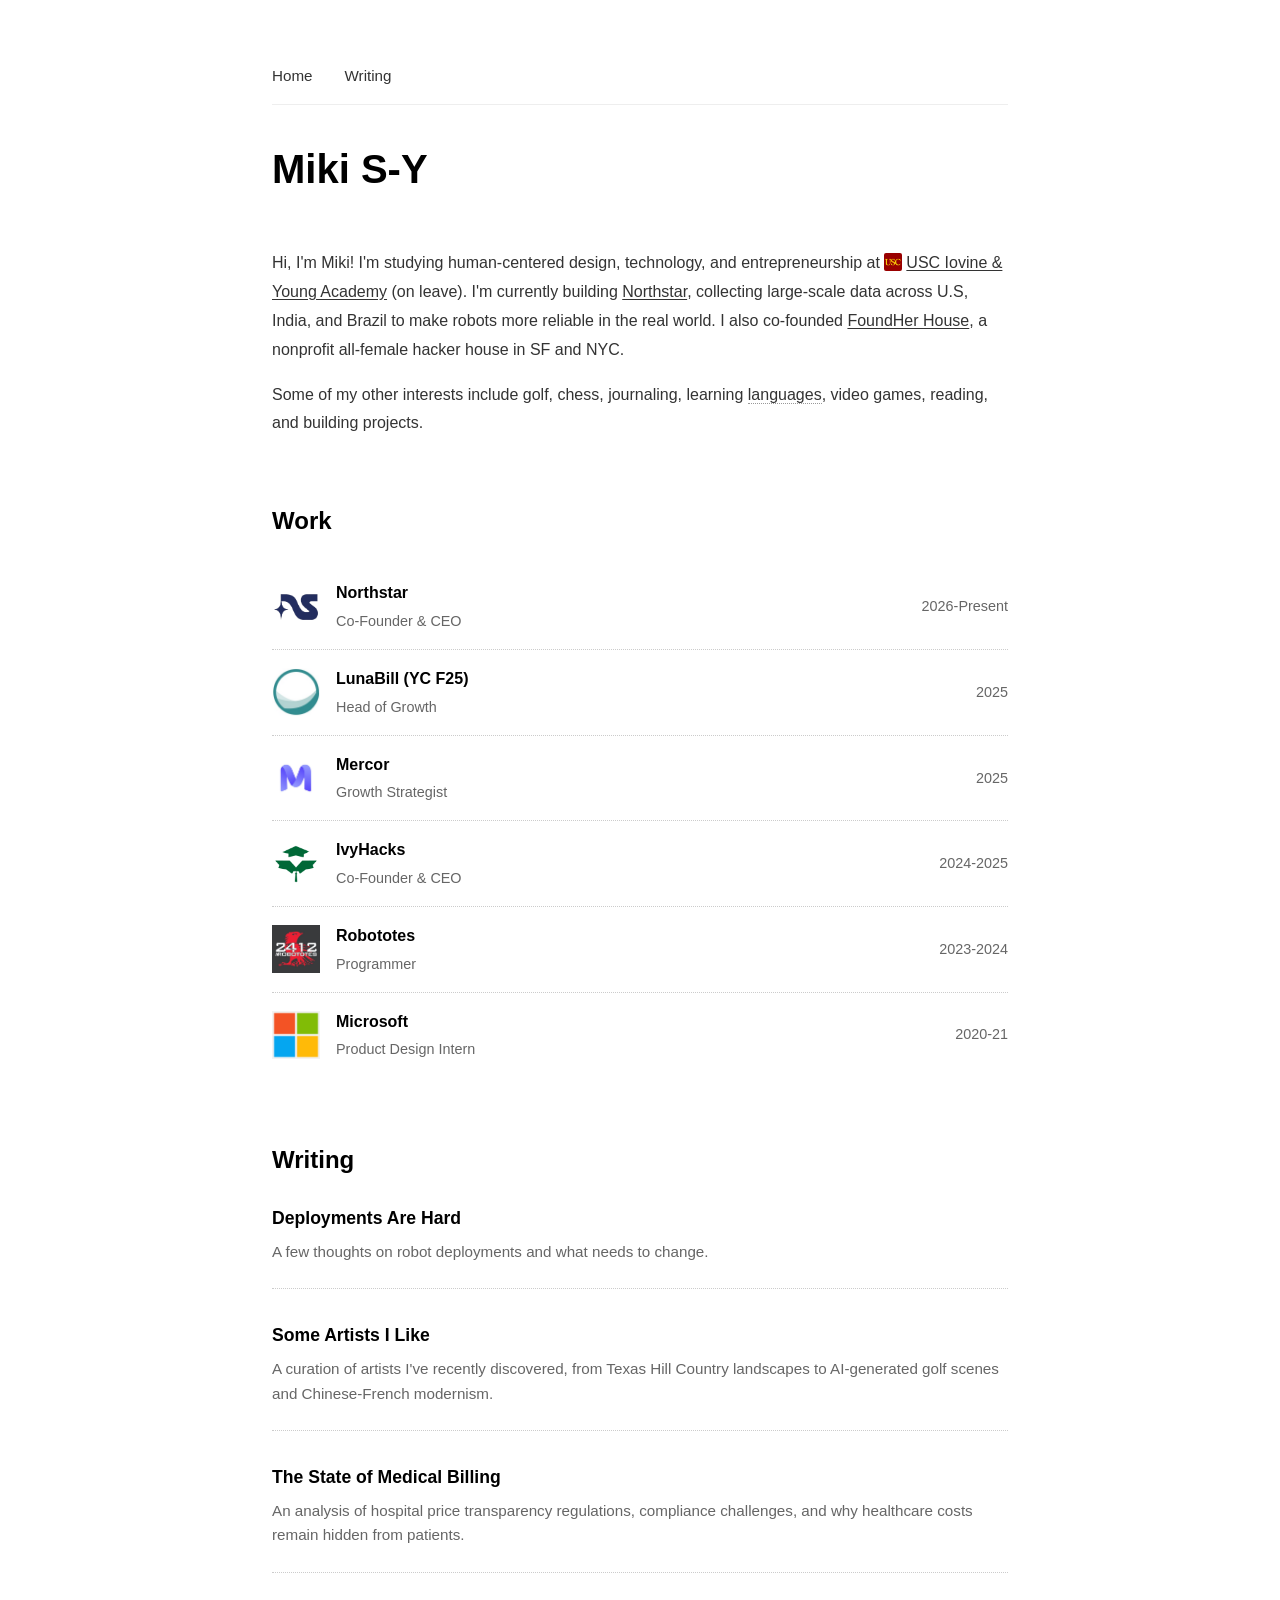
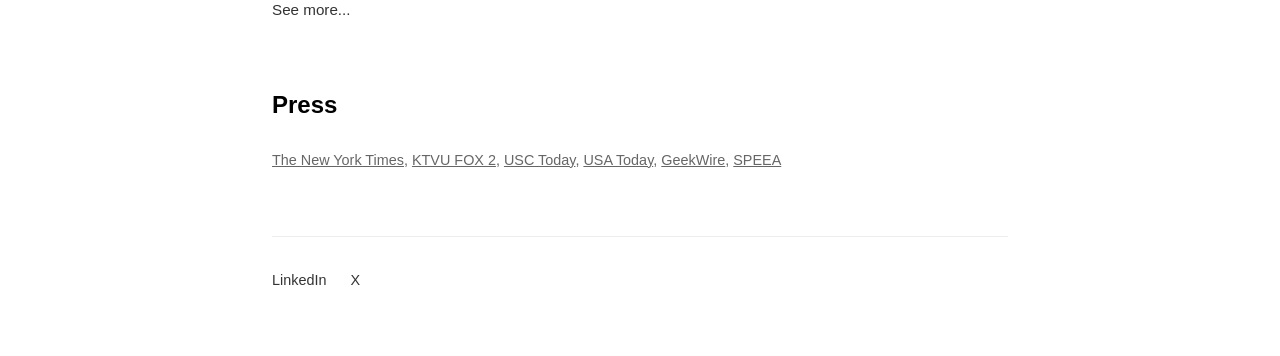
==== commit 42e0537f: "Tighten the deployments post and shorten its writing preview. Co-authored-by: Cursor <cursoragent@cu" ====
--- a/index.html
+++ b/index.html
@@ -93,7 +93,7 @@
             <div class="writing-list">
                 <div class="writing-item">
                     <h3><a href="deployments.html">Deployments Are Hard</a></h3>
-                    <p>Deployments are hard. Why? Because robots aren't reliable enough. Why? Because models aren't good enough. Why? Because there isn't enough data. Why? Because there aren't enough deployments (and we've only scratched the surface on all the data that we need).</p>
+                    <p>A few thoughts on robot deployments and what needs to change.</p>
                 </div>
                 <div class="writing-item">
                     <h3><a href="artists.html">Some Artists I Like</a></h3>
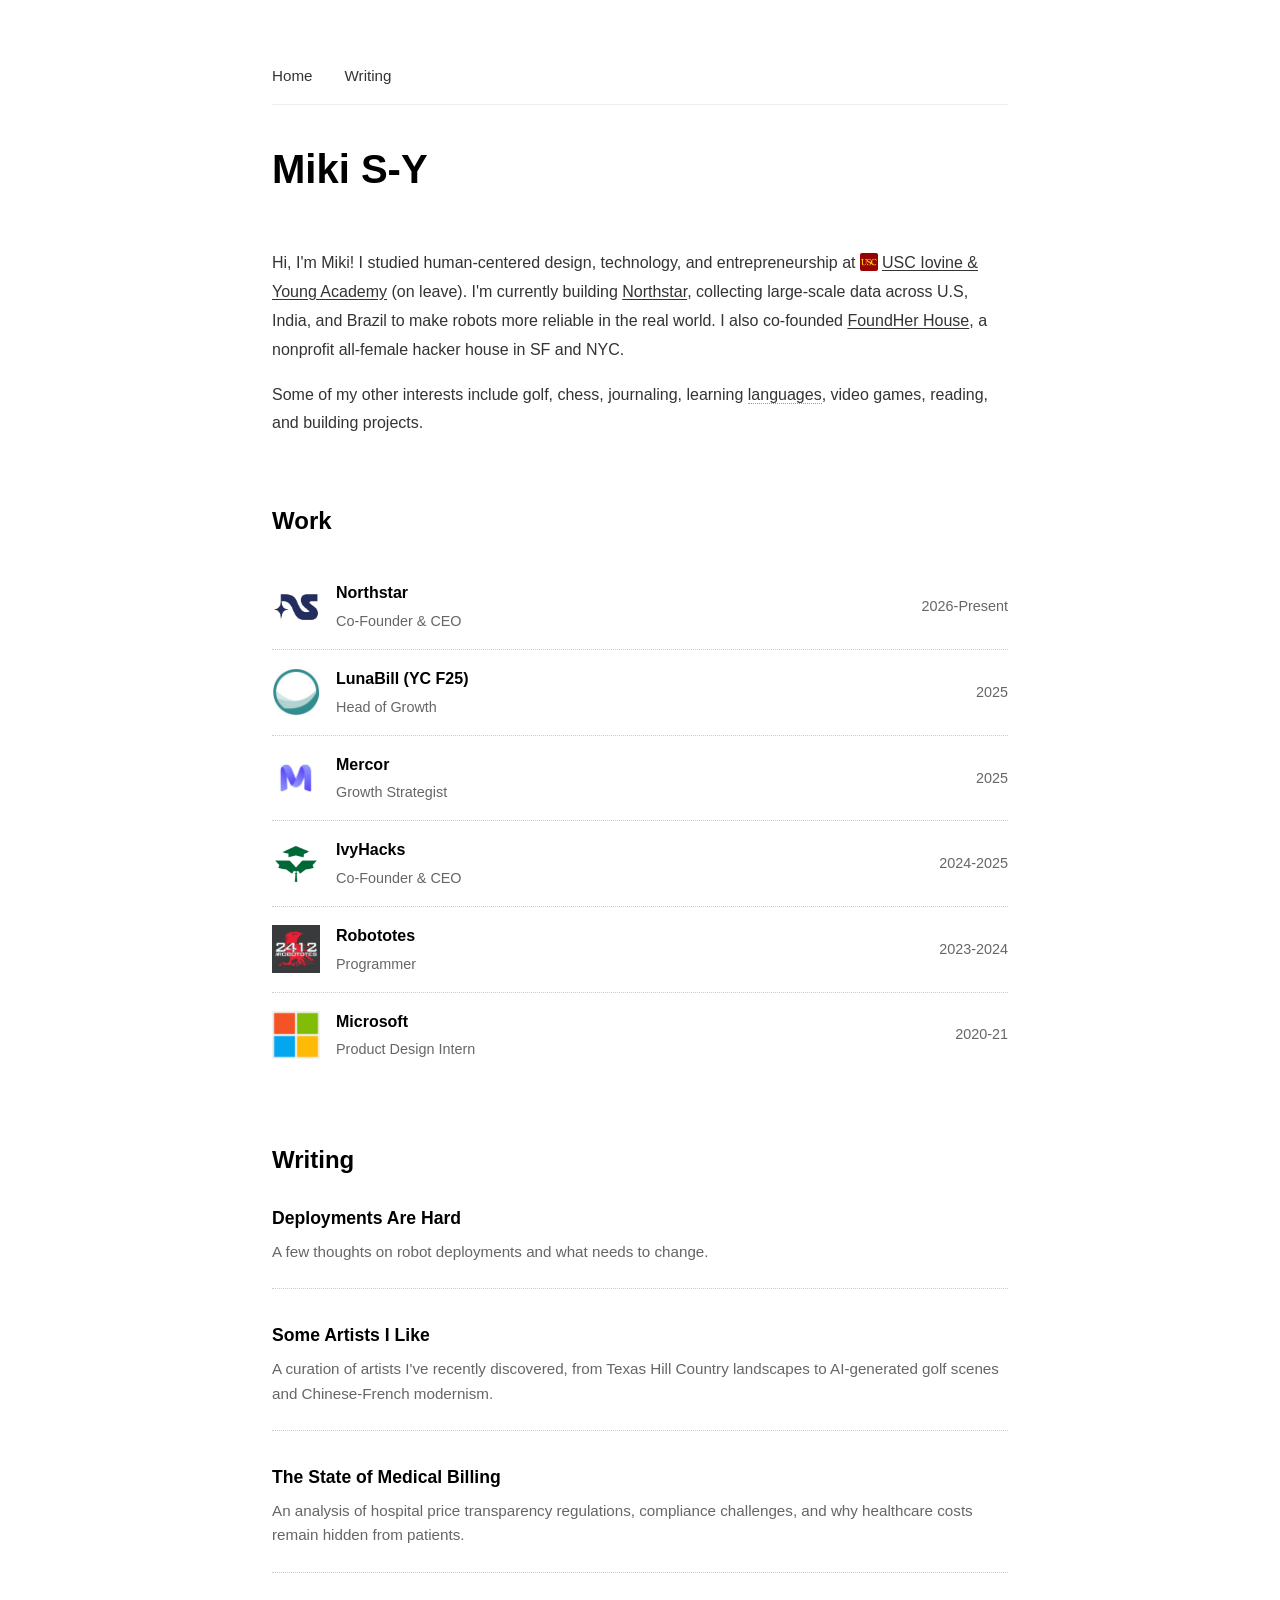
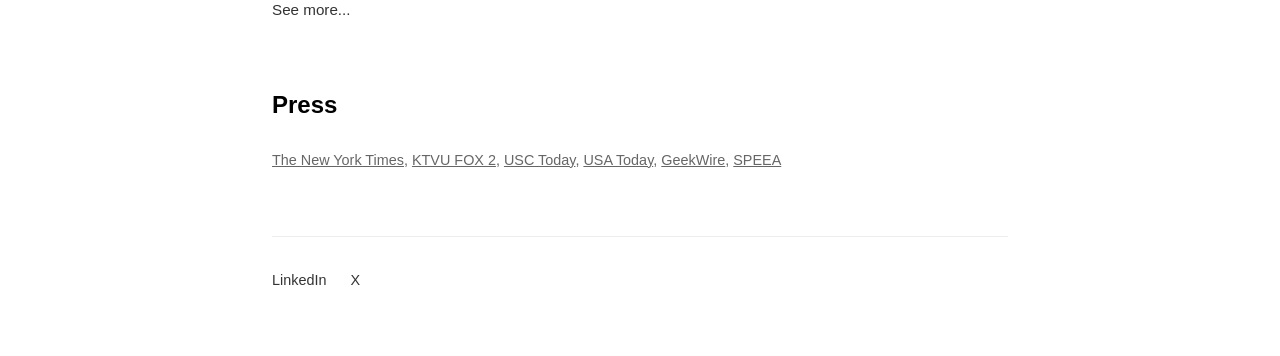
==== commit 08d82f62: "Update the bio to past tense for studying at USC. Co-authored-by: Cursor <cursoragent@cursor.com>" ====
--- a/index.html
+++ b/index.html
@@ -20,7 +20,7 @@
         </header>
 
         <section class="bio">
-            <p>Hi, I'm Miki! I'm studying human-centered design, technology, and entrepreneurship at <img src="logos/usc-iya-logo.png" alt="" class="bio-logo" width="18" height="18"><a href="https://iovine-young.usc.edu/" target="_blank" rel="noopener noreferrer">USC Iovine &amp; Young Academy</a> (on leave). I'm currently building <a href="https://www.northstarrobotics.ai/" target="_blank" rel="noopener noreferrer">Northstar</a>, collecting large-scale data across U.S, India, and Brazil to make robots more reliable in the real world. I also co-founded <a href="https://www.foundherhouse.org/" target="_blank" rel="noopener noreferrer">FoundHer House</a>, a nonprofit all-female hacker house in SF and NYC.</p>
+            <p>Hi, I'm Miki! I studied human-centered design, technology, and entrepreneurship at <img src="logos/usc-iya-logo.png" alt="" class="bio-logo" width="18" height="18"><a href="https://iovine-young.usc.edu/" target="_blank" rel="noopener noreferrer">USC Iovine &amp; Young Academy</a> (on leave). I'm currently building <a href="https://www.northstarrobotics.ai/" target="_blank" rel="noopener noreferrer">Northstar</a>, collecting large-scale data across U.S, India, and Brazil to make robots more reliable in the real world. I also co-founded <a href="https://www.foundherhouse.org/" target="_blank" rel="noopener noreferrer">FoundHer House</a>, a nonprofit all-female hacker house in SF and NYC.</p>
             <p>Some of my other interests include golf, chess, journaling, learning <span class="lang-hint" tabindex="0"><span class="lang-word">languages</span><span class="lang-list"> (Japanese, Russian, Spanish, and Portuguese)</span></span>, video games, reading, and building projects.</p>
         </section>
 
